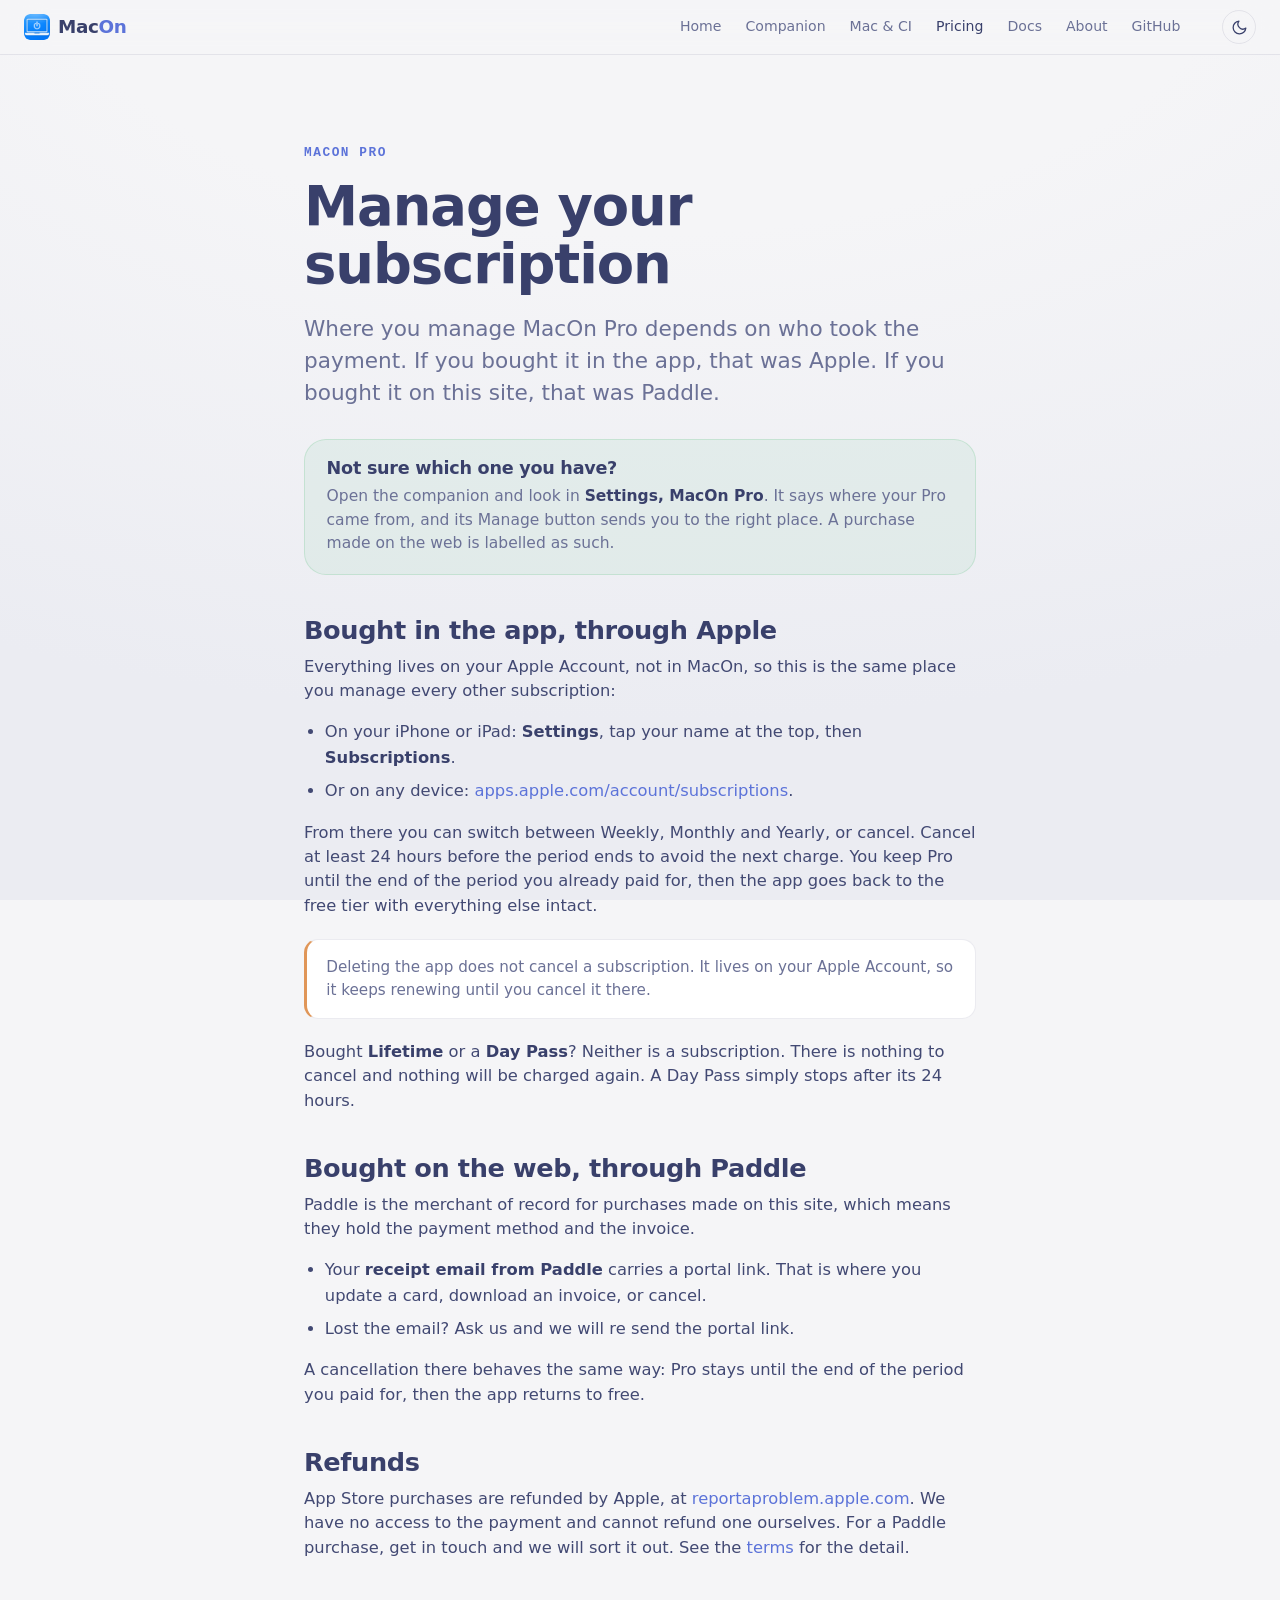
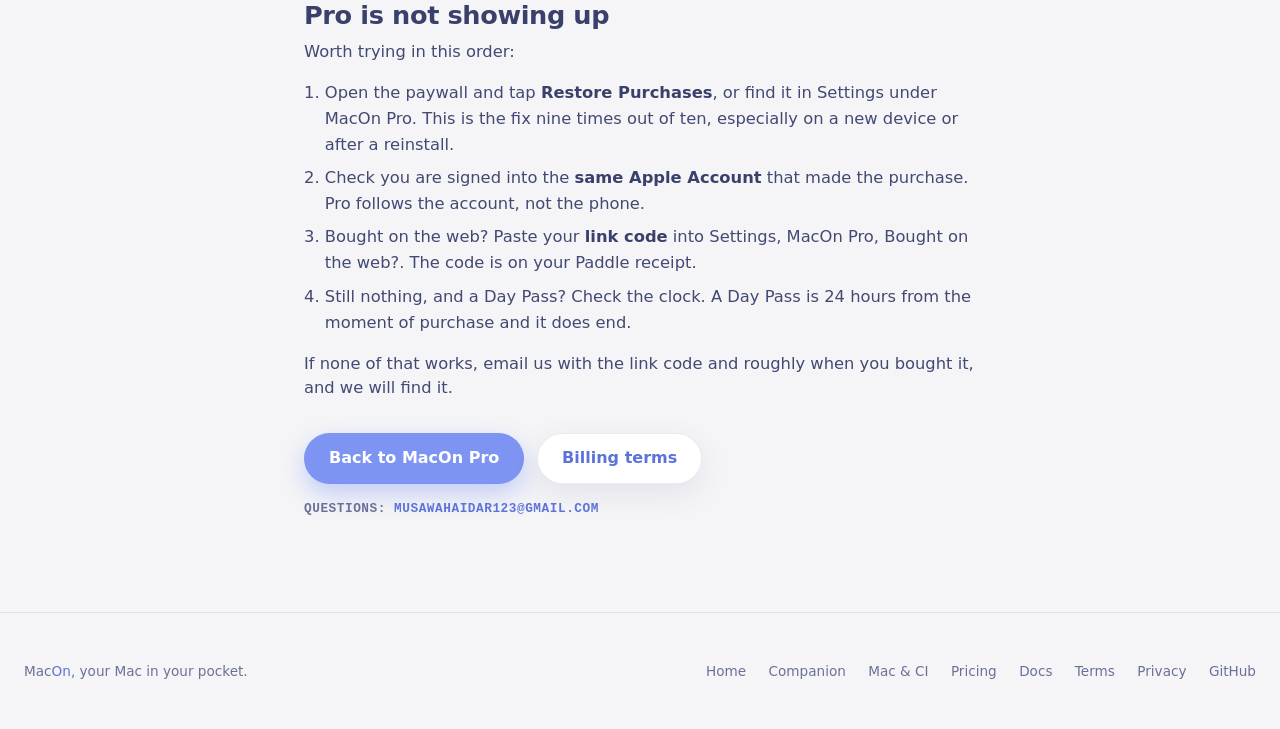
==== pro/manage/index.html @ 53024881 "Add terms, privacy, and the Pro checkout pages The companion links to four URLs that all 404ed, one " ====
<!DOCTYPE html>
<html lang="en" data-theme="light">
<head>
<meta charset="UTF-8">
<meta name="viewport" content="width=device-width, initial-scale=1.0">
<title>MacOn Pro · Manage your subscription</title>
<meta name="description" content="How to see, change or cancel MacOn Pro, whether you bought it in the app through Apple or on the web through Paddle.">
<meta name="theme-color" content="#f5f5f7">
<link rel="canonical" href="https://macon.devopsinstitute.id/pro/manage">
<meta name="robots" content="noindex">
<link rel="icon" type="image/png" href="/macon-icon.png">
<link rel="apple-touch-icon" href="/macon-icon.png">
<script>
  (function () {
    document.documentElement.classList.add('js');
    var theme = 'light';
    try {
      var saved = localStorage.getItem('macon-theme');
      theme = saved || (matchMedia('(prefers-color-scheme: dark)').matches ? 'dark' : 'light');
      document.documentElement.setAttribute('data-theme', theme);
    } catch (e) {}
    var tc = document.querySelector('meta[name="theme-color"]');
    if (tc) tc.setAttribute('content', theme === 'dark' ? '#1c1c24' : '#f5f5f7');
  })();
</script>
<link rel="stylesheet" href="/css/tokens.css">
<link rel="stylesheet" href="/css/base.css">
<link rel="stylesheet" href="/css/nav.css">
<link rel="stylesheet" href="/css/footer.css">
<link rel="stylesheet" href="/css/legal.css">
<script defer src="/js/theme.js"></script>
<script defer src="/js/nav.js"></script>
</head>
<body>

<nav>
  <div class="nav-inner">
    <button class="icon-btn" id="menu-btn" aria-label="Menu" aria-expanded="false">
      <svg class="bars" viewBox="0 0 24 24" fill="none" stroke="currentColor" stroke-width="1.8" stroke-linecap="round"><path d="M3 6h18M3 12h18M3 18h18"/></svg>
      <svg class="x" viewBox="0 0 24 24" fill="none" stroke="currentColor" stroke-width="1.8" stroke-linecap="round"><path d="M6 6l12 12M18 6L6 18"/></svg>
    </button>
    <a href="/" class="brand"><img src="/macon-icon.png" alt="" class="brand-logo"><span>Mac<span class="on">On</span></span></a>
    <div class="nav-links">
      <a href="/">Home</a>
      <a href="/companion">Companion</a>
      <a href="/mac">Mac &amp; CI</a>
      <a href="/pricing" class="active">Pricing</a>
      <a href="/docs">Docs</a>
      <a href="/about">About</a>
      <a href="https://github.com/alimusawa313/MaconKit">GitHub</a>
    </div>
    <div class="nav-tools">
      <button class="icon-btn" id="theme-toggle" aria-label="Toggle dark mode">
        <svg class="moon" viewBox="0 0 24 24" fill="none" stroke="currentColor" stroke-width="1.8" stroke-linecap="round" stroke-linejoin="round"><path d="M21 12.79A9 9 0 1 1 11.21 3 7 7 0 0 0 21 12.79z"/></svg>
        <svg class="sun" viewBox="0 0 24 24" fill="none" stroke="currentColor" stroke-width="1.8" stroke-linecap="round" stroke-linejoin="round"><circle cx="12" cy="12" r="4.5"/><path d="M12 1v2M12 21v2M4.2 4.2l1.4 1.4M18.4 18.4l1.4 1.4M1 12h2M21 12h2M4.2 19.8l1.4-1.4M18.4 5.6l1.4-1.4"/></svg>
      </button>
    </div>
  </div>
</nav>

<main>
  <p class="eyebrow">MacOn Pro</p>
  <h1>Manage your subscription</h1>
  <p class="lead">Where you manage MacOn Pro depends on who took the payment. If you bought it in the app, that was Apple. If you bought it on this site, that was Paddle.</p>

  <div class="summary">
    <h2>Not sure which one you have?</h2>
    <p>Open the companion and look in <strong>Settings, MacOn Pro</strong>. It says where your Pro came from, and its Manage button sends you to the right place. A purchase made on the web is labelled as such.</p>
  </div>

  <h2>Bought in the app, through Apple</h2>
  <p>Everything lives on your Apple Account, not in MacOn, so this is the same place you manage every other subscription:</p>
  <ul>
    <li>On your iPhone or iPad: <strong>Settings</strong>, tap your name at the top, then <strong>Subscriptions</strong>.</li>
    <li>Or on any device: <a href="https://apps.apple.com/account/subscriptions">apps.apple.com/account/subscriptions</a>.</li>
  </ul>
  <p>From there you can switch between Weekly, Monthly and Yearly, or cancel. Cancel at least 24 hours before the period ends to avoid the next charge. You keep Pro until the end of the period you already paid for, then the app goes back to the free tier with everything else intact.</p>
  <div class="aside warn">
    <p>Deleting the app does not cancel a subscription. It lives on your Apple Account, so it keeps renewing until you cancel it there.</p>
  </div>
  <p>Bought <strong>Lifetime</strong> or a <strong>Day Pass</strong>? Neither is a subscription. There is nothing to cancel and nothing will be charged again. A Day Pass simply stops after its 24 hours.</p>

  <h2>Bought on the web, through Paddle</h2>
  <p>Paddle is the merchant of record for purchases made on this site, which means they hold the payment method and the invoice.</p>
  <ul>
    <li>Your <strong>receipt email from Paddle</strong> carries a portal link. That is where you update a card, download an invoice, or cancel.</li>
    <li>Lost the email? Ask us and we will re send the portal link.</li>
  </ul>
  <p>A cancellation there behaves the same way: Pro stays until the end of the period you paid for, then the app returns to free.</p>

  <h2>Refunds</h2>
  <p>App Store purchases are refunded by Apple, at <a href="https://reportaproblem.apple.com">reportaproblem.apple.com</a>. We have no access to the payment and cannot refund one ourselves. For a Paddle purchase, get in touch and we will sort it out. See the <a href="/terms#refunds">terms</a> for the detail.</p>

  <h2>Pro is not showing up</h2>
  <p>Worth trying in this order:</p>
  <ol>
    <li>Open the paywall and tap <strong>Restore Purchases</strong>, or find it in Settings under MacOn Pro. This is the fix nine times out of ten, especially on a new device or after a reinstall.</li>
    <li>Check you are signed into the <strong>same Apple Account</strong> that made the purchase. Pro follows the account, not the phone.</li>
    <li>Bought on the web? Paste your <strong>link code</strong> into Settings, MacOn Pro, Bought on the web?. The code is on your Paddle receipt.</li>
    <li>Still nothing, and a Day Pass? Check the clock. A Day Pass is 24 hours from the moment of purchase and it does end.</li>
  </ol>
  <p>If none of that works, email us with the link code and roughly when you bought it, and we will find it.</p>

  <div class="ctas">
    <a href="/pro" class="btn btn-primary">Back to MacOn Pro</a>
    <a href="/terms#billing" class="btn btn-ghost">Billing terms</a>
  </div>

  <p class="updated">
    Questions: <a href="mailto:musawahaidar123@gmail.com">musawahaidar123@gmail.com</a>
  </p>
</main>

<footer>
  <div class="footer-inner">
    <div>Mac<span style="color:var(--accent-deep)">On</span>, your Mac in your pocket.</div>
    <div class="footer-links">
      <a href="/">Home</a>
      <a href="/companion">Companion</a>
      <a href="/mac">Mac &amp; CI</a>
      <a href="/pricing">Pricing</a>
      <a href="/docs">Docs</a>
      <a href="/terms">Terms</a>
      <a href="/privacy">Privacy</a>
      <a href="https://github.com/alimusawa313/MaconKit">GitHub</a>
    </div>
  </div>
</footer>

</body>
</html>
---- css/tokens.css ----
/* tokens.css, the design tokens for the whole site (light + dark).
   Single source of truth for the clay "world" look, lifted from the apps'
   pastel WorldPalette (WorldStyle.swift): paper backdrop, ink text, and the
   clay slots (primary / soft / warm / good / bad). Retheme the entire site, 
   including the Three.js hero, by editing this file only. */

:root {
  /* Type */
  --sans: -apple-system, BlinkMacSystemFont, "SF Pro Text", "Segoe UI", system-ui, sans-serif;
  --round: ui-rounded, "SF Pro Rounded", var(--sans);
  --mono: ui-monospace, "SF Mono", SFMono-Regular, Menlo, Monaco, monospace;

  /* Paper + ink (app: paperLight / inkLight) */
  --bg: #f5f5f7;
  --bg-2: #ebecf2;
  --text: #39406b;
  --text-2: #6b7196;

  /* Clay slots, exact app pastel palette */
  --accent: #7d94f2;         /* primary   */
  --accent-deep: #5c73d9;    /* primaryDeep, links, hover, small text */
  --accent-hover: #6a82e8;
  --soft: #e3e6f7;
  --soft-shade: #bdc2e5;
  --warm: #f5b777;
  --warm-deep: #e09658;
  --good: #85cca0;
  --good-deep: #63ae82;
  --bad: #ed8d9d;
  --bad-deep: #d66b7d;
  --slate: #4d5480;
  --cloud: #f2f2fc;
  --on-accent: #ffffff;

  /* Surfaces */
  --card: #ffffff;
  --border: rgba(57, 64, 107, 0.10);
  --card-shadow: 0 10px 30px rgba(60, 70, 130, 0.10);
  --clay-shadow: 0 16px 38px rgba(60, 70, 130, 0.18);
  --nav-bg: rgba(245, 245, 247, 0.72);
  --code-bg: #21243a;
  --code-text: #eef0fb;
  --side-active: rgba(125, 148, 242, 0.14);
  --radius: 22px;
  --radius-sm: 14px;

  /* Three.js world, read by js/world/clay.js at runtime */
  --world-paper: #f5f5f7;
  --world-ambient: 1;          /* ambient multiplier */
  --world-shadow-opacity: 0.3; /* the fake shadow puddle */
}

[data-theme="dark"] {
  /* Paper + ink (app: paperDark / inkDark) */
  --bg: #1c1c24;
  --bg-2: #0d0d12;
  --text: #ececf2;
  --text-2: #9ba0c0;

  --accent: #8a9df5;
  --accent-deep: #7d94f2;
  --accent-hover: #9dabff;
  --soft: #2a2c3d;
  --soft-shade: #3d4059;
  --on-accent: #10121c;

  --card: #24242f;
  --border: rgba(255, 255, 255, 0.12);
  --card-shadow: 0 12px 32px rgba(0, 0, 0, 0.45);
  --clay-shadow: 0 16px 40px rgba(0, 0, 0, 0.55);
  --nav-bg: rgba(20, 20, 27, 0.72);
  --code-bg: #14151f;
  --side-active: rgba(138, 155, 255, 0.18);

  --world-paper: #1c1c24;
  --world-ambient: 0.82;
  --world-shadow-opacity: 0.5;
}
---- css/base.css ----
/* base.css, reset, typography, buttons, layout scaffolding, motion utilities.
   Tokens live in tokens.css; this file only consumes them. */

* { box-sizing: border-box; margin: 0; padding: 0; min-width: 0; }

html {
  scroll-behavior: smooth;
  -webkit-text-size-adjust: 100%;
  overflow-x: clip;
  width: 100%;
  overscroll-behavior: none;
}

body {
  font-family: var(--sans);
  /* A gentle radial "studio" wash, like the app backdrops. */
  background:
    radial-gradient(120% 90% at 50% -10%, var(--bg) 40%, var(--bg-2) 100%) fixed,
    var(--bg);
  color: var(--text);
  line-height: 1.5;
  -webkit-font-smoothing: antialiased;
  transition: background .4s ease, color .4s ease;
  overflow-x: clip;
  width: 100%;
  max-width: 100%;
}

a { color: var(--accent-deep); text-decoration: none; }
a:hover { text-decoration: underline; }
img { max-width: 100%; }

:not(pre) > code {
  font-family: var(--mono); font-size: .86em;
  background: color-mix(in srgb, var(--accent) 12%, transparent);
  color: color-mix(in srgb, var(--accent-deep) 76%, var(--text));
  padding: .12em .45em; border-radius: 7px;
  border: 1px solid color-mix(in srgb, var(--accent) 20%, transparent);
}

section { padding: clamp(4rem, 10vw, 7.5rem) 1.5rem; position: relative; }
.wrap { max-width: 1120px; margin: 0 auto; width: 100%; }
.center { text-align: center; }
.alt { background: color-mix(in srgb, var(--accent) 5%, var(--bg-2)); }
.muted { color: var(--text-2); }

h1, h2, h3, h4 {
  font-family: var(--round);
  letter-spacing: -0.02em; line-height: 1.05; text-wrap: balance; font-weight: 800;
}

.eyebrow {
  font-family: var(--mono); font-size: .8rem; font-weight: 600;
  letter-spacing: .12em; text-transform: uppercase;
  color: var(--accent-deep); margin-bottom: 1rem;
}

.section-head { max-width: 680px; margin: 0 auto clamp(2.5rem, 5vw, 4rem); }
.section-head h2 { font-size: clamp(2.1rem, 5vw, 3.3rem); }
.section-head p { font-size: clamp(1.05rem, 2vw, 1.3rem); color: var(--text-2); margin-top: 1rem; }

/* Buttons, puffy clay pills */
.btn {
  display: inline-flex; align-items: center; gap: .5rem;
  font-family: var(--round);
  font-size: 1rem; font-weight: 700; padding: .78rem 1.5rem;
  border-radius: 980px; border: 1px solid transparent; cursor: pointer;
  transition: background .2s, border-color .2s, transform .15s, box-shadow .25s;
}
.btn:hover { text-decoration: none; transform: translateY(-2px); }
.btn:active { transform: scale(0.96); }
.btn-primary {
  background: var(--accent); color: var(--on-accent);
  box-shadow: 0 10px 24px color-mix(in srgb, var(--accent) 42%, transparent);
}
.btn-primary:hover { background: var(--accent-hover); box-shadow: 0 14px 30px color-mix(in srgb, var(--accent) 52%, transparent); }
.btn-ghost { background: var(--card); color: var(--accent-deep); border-color: var(--border); box-shadow: var(--card-shadow); }
.btn-ghost:hover { border-color: color-mix(in srgb, var(--accent) 50%, var(--border)); }

/* Clay chips, small pill facts (feature belts, hero notes) */
.chips { display: flex; flex-wrap: wrap; gap: .6rem; justify-content: center; }
.chip {
  display: inline-flex; align-items: center; gap: .45rem;
  font: 600 .85rem var(--round); color: var(--text);
  background: var(--card); border: 1px solid var(--border);
  border-radius: 980px; padding: .48rem 1rem;
  box-shadow: var(--card-shadow);
  transition: transform .25s cubic-bezier(.2, .7, .2, 1), box-shadow .25s;
}
.chip:hover { transform: translateY(-3px) rotate(-1deg); box-shadow: var(--clay-shadow); }
.chip .dot { width: 9px; height: 9px; border-radius: 50%; background: var(--accent); flex: none; }
.chip .dot.d-warm { background: var(--warm); }
.chip .dot.d-good { background: var(--good); }
.chip .dot.d-rose { background: var(--bad); }

/* Circular theme reveal (View Transitions API), JS animates the clip-path */
::view-transition-old(root), ::view-transition-new(root) { animation: none; mix-blend-mode: normal; }
::view-transition-old(root) { z-index: 1; }
::view-transition-new(root) { z-index: 9999; }
#theme-toggle { view-transition-name: macon-theme-toggle; }
::view-transition-group(macon-theme-toggle) { z-index: 10000; }
::view-transition-old(macon-theme-toggle) { animation: tt-out .5s cubic-bezier(.4, 0, .2, 1) both; }
::view-transition-new(macon-theme-toggle) { animation: tt-in  .5s cubic-bezier(.4, 0, .2, 1) both; }
@keyframes tt-out { to   { transform: rotate(-170deg) scale(.4); opacity: 0; } }
@keyframes tt-in  { from { transform: rotate(170deg)  scale(.4); opacity: 0; } to { transform: none; opacity: 1; } }

/* Scroll reveal, elements get .reveal from js/reveal.js, .in when visible */
.js .reveal { opacity: 0; transform: translateY(28px); transition: opacity .7s cubic-bezier(.2, .7, .2, 1), transform .7s cubic-bezier(.2, .7, .2, 1); will-change: opacity, transform; }
.js .reveal.in { opacity: 1; transform: none; }
@keyframes fadeUp { from { opacity: 0; transform: translateY(28px); } to { opacity: 1; transform: none; } }
.js .hero-anim { opacity: 0; animation: fadeUp .9s cubic-bezier(.2, .7, .2, 1) forwards; }

@media (prefers-reduced-motion: reduce) {
  html { scroll-behavior: auto; }
  *, *::before, *::after { transition: none !important; animation: none !important; }
  .js .reveal, .js .hero-anim { opacity: 1 !important; transform: none !important; }
}
---- css/nav.css ----
/* nav.css, sticky top navigation + mobile hamburger dropdown (shared) */

nav {
  position: sticky; top: 0; z-index: 100;
  background: var(--nav-bg);
  backdrop-filter: saturate(180%) blur(20px);
  -webkit-backdrop-filter: saturate(180%) blur(20px);
  border-bottom: 1px solid var(--border);
  transition: box-shadow .3s ease, background .3s ease;
}
nav.scrolled { box-shadow: 0 6px 24px rgba(0, 0, 0, 0.08); }
[data-theme="dark"] nav.scrolled { box-shadow: 0 6px 24px rgba(0, 0, 0, 0.5); }

.nav-inner {
  max-width: 1280px; margin: 0 auto; height: 54px;
  display: flex; align-items: center; gap: 1.5rem; padding: 0 1.5rem;
}

.brand { display: flex; align-items: center; gap: .5rem; font-family: var(--round); font-weight: 700; font-size: 1.15rem; letter-spacing: -0.02em; color: var(--text); }
.brand:hover { text-decoration: none; }
.brand .on { color: var(--accent-deep); }
.brand-logo { width: 26px; height: 26px; border-radius: 6px; display: block; transition: transform .3s cubic-bezier(.2, .7, .2, 1); }
.brand:hover .brand-logo { transform: rotate(-8deg) scale(1.06); }

.nav-links { display: flex; gap: 1.5rem; margin-left: auto; }
.nav-links a { color: var(--text-2); font-size: .88rem; }
.nav-links a:hover { color: var(--text); text-decoration: none; }
.nav-links a.active { color: var(--text); font-weight: 500; }

.nav-tools { display: flex; align-items: center; gap: .5rem; margin-left: 1.1rem; }

.icon-btn {
  display: inline-flex; align-items: center; justify-content: center;
  width: 34px; height: 34px; border-radius: 50%;
  background: transparent; border: 1px solid var(--border); color: var(--text);
  cursor: pointer; transition: background .2s;
}
.icon-btn:hover { background: var(--bg-2); }
.icon-btn:focus { outline: none; }
.icon-btn svg { width: 17px; height: 17px; }

/* Keyboard focus only (not pointer): visible ring for accessibility */
a:focus-visible, button:focus-visible, summary:focus-visible { outline: 2px solid var(--accent); outline-offset: 3px; border-radius: 6px; }
.icon-btn:focus-visible { outline: 2px solid var(--accent); outline-offset: 2px; }

#theme-toggle svg { transition: transform .4s cubic-bezier(.2, .7, .2, 1); }
#theme-toggle:hover svg { transform: rotate(25deg); }
[data-theme="light"] .moon { display: block; } [data-theme="light"] .sun { display: none; }
[data-theme="dark"] .moon { display: none; }  [data-theme="dark"] .sun { display: block; }

/* Hamburger, hidden on desktop; morphs ☰ ⇄ ✕ */
#menu-btn { display: none; position: relative; }
#menu-btn svg {
  position: absolute; top: 50%; left: 50%; width: 17px; height: 17px;
  transform: translate(-50%, -50%) rotate(0deg);
  transition: opacity .28s ease, transform .3s cubic-bezier(.2, .7, .2, 1);
}
#menu-btn .x { opacity: 0; transform: translate(-50%, -50%) rotate(-90deg); }
#menu-btn.open .bars { opacity: 0; transform: translate(-50%, -50%) rotate(90deg); }
#menu-btn.open .x { opacity: 1; transform: translate(-50%, -50%) rotate(0deg); }

/* Mobile dropdown for the top nav links */
@media (max-width: 680px) {
  #menu-btn { display: inline-flex; }
  .nav-tools { margin-left: auto; }
  .nav-links {
    position: fixed; top: 54px; left: 0; right: 0; flex-direction: column; gap: 0;
    /* Nearly opaque: backdrop blur isn't guaranteed on every device, and the
       hero renders right underneath, text must not bleed through. */
    background: color-mix(in srgb, var(--bg) 97%, transparent);
    backdrop-filter: saturate(180%) blur(20px);
    -webkit-backdrop-filter: saturate(180%) blur(20px);
    border-bottom: 1px solid var(--border);
    padding: .4rem 1.3rem 1rem; margin-left: 0;
    opacity: 0; visibility: hidden; transform: translateY(-100%);
    transition: transform .32s cubic-bezier(.2, .7, .2, 1), opacity .32s ease, visibility 0s linear .32s;
    box-shadow: 0 14px 34px rgba(0, 0, 0, 0.14);
  }
  .nav-links.open {
    opacity: 1; visibility: visible; transform: translateY(0);
    transition: transform .32s cubic-bezier(.2, .7, .2, 1), opacity .32s ease, visibility 0s;
  }
  .nav-links a { padding: .85rem .2rem; font-size: 1.05rem; color: var(--text); border-bottom: 1px solid var(--border); }
  .nav-links a:last-child { border-bottom: none; }
}
---- css/footer.css ----
/* footer.css, shared site footer */

footer {
  border-top: 1px solid var(--border);
  padding: 3rem 1.5rem calc(3rem + env(safe-area-inset-bottom, 0px));
  color: var(--text-2); font-size: .85rem;
}
.footer-inner {
  max-width: 1280px; margin: 0 auto;
  display: flex; justify-content: space-between; gap: 1rem; flex-wrap: wrap;
}
footer a { color: var(--text-2); }
footer a:hover { color: var(--text); }
.footer-links { display: flex; gap: 1.4rem; flex-wrap: wrap; }

@media (max-width: 620px) { .footer-inner { flex-direction: column; } }
---- css/legal.css ----
/* legal.css, the Terms / Privacy / Pro article pages.
   Same 720px column as about.css and pricing.css so every article page starts
   and ends in the same place. Nothing here declares a colour of its own; it all
   comes from tokens.css. */

main { max-width: 720px; margin: 0 auto; padding: clamp(3rem, 8vw, 5.5rem) 1.5rem 5rem; }
main h1 { font-size: clamp(2.2rem, 6vw, 3.4rem); line-height: 1.06; }
main h2 {
  font-size: clamp(1.25rem, 3vw, 1.6rem); letter-spacing: -0.015em;
  margin: 2.6rem 0 .7rem; scroll-margin-top: 4.5rem;
}
main h3 { font-size: 1.06rem; margin: 1.5rem 0 .4rem; }
main p, main li { color: color-mix(in srgb, var(--text) 82%, var(--text-2)); font-size: 1.02rem; }
main p { margin: 0 0 .95rem; }
main p strong, main li strong { color: var(--text); font-weight: 600; }
main ul, main ol { margin: 0 0 1rem; padding-left: 1.3rem; }
main li { margin-bottom: .45rem; line-height: 1.6; }

.lead { font-size: clamp(1.1rem, 2.2vw, 1.35rem); color: var(--text-2); margin-top: 1.2rem; max-width: 54ch; }
.rule { height: 1px; background: var(--border); border: 0; margin: 2.8rem 0; }
.ctas { display: flex; gap: .8rem; flex-wrap: wrap; margin-top: 2rem; }

/* "Last updated", under the lead. */
.updated { font: 600 .8rem var(--mono); letter-spacing: .04em; text-transform: uppercase; color: var(--text-2); margin-top: 1.1rem; }

/* The plain-language box at the top. Every legal page opens with one, because
   nobody reads clause 12 and the honest summary is the part that matters. */
.summary {
  margin: 1.8rem 0 .4rem; padding: 1.2rem 1.35rem;
  background: color-mix(in srgb, var(--good) 12%, transparent);
  border: 1px solid color-mix(in srgb, var(--good) 32%, transparent);
  border-radius: var(--radius);
}
.summary h2 { margin: 0 0 .5rem; font-size: 1.1rem; }
.summary p { margin: 0 0 .6rem; color: var(--text-2); font-size: .97rem; }
.summary p:last-child { margin-bottom: 0; }

/* A quieter variant for asides mid-document. */
.aside {
  margin: 1.3rem 0; padding: 1rem 1.2rem;
  background: var(--card); border: 1px solid var(--border);
  border-left: 3px solid color-mix(in srgb, var(--accent) 60%, transparent);
  border-radius: var(--radius-sm);
}
.aside p { margin: 0; color: var(--text-2); font-size: .95rem; }
.aside p + p { margin-top: .6rem; }

/* Warm variant, for the bits with real consequences. */
.aside.warn { border-left-color: var(--warm-deep); }

/* Contents, one column of links to the h2s. */
.toc {
  margin: 1.6rem 0 0; padding: 1.1rem 1.3rem;
  background: var(--card); border: 1px solid var(--border);
  border-radius: var(--radius); box-shadow: var(--card-shadow);
}
.toc h2 { margin: 0 0 .6rem; font: 600 .78rem var(--mono); letter-spacing: .06em; text-transform: uppercase; color: var(--text-2); }
.toc ol { margin: 0; padding-left: 1.15rem; columns: 2; column-gap: 1.6rem; }
.toc li { margin-bottom: .3rem; font-size: .93rem; }
.toc a { color: var(--accent-deep); }

/* Data tables. Scroll inside themselves rather than widening the page. */
.tablewrap { overflow-x: auto; margin: 1.3rem 0; border: 1px solid var(--border); border-radius: var(--radius); background: var(--card); }
table.data { width: 100%; border-collapse: collapse; min-width: 34rem; }
table.data th, table.data td { padding: .75rem .95rem; text-align: left; border-bottom: 1px solid var(--border); font-size: .92rem; vertical-align: top; }
table.data thead th { font: 600 .74rem var(--mono); letter-spacing: .04em; text-transform: uppercase; color: var(--text-2); }
table.data tbody tr:last-child th, table.data tbody tr:last-child td { border-bottom: 0; }
table.data tbody th { font-weight: 600; color: var(--text); }
table.data td { color: var(--text-2); }
table.data .never { color: var(--good-deep); font-weight: 600; }

/* Definition rows, for the billing facts. */
.facts { margin: 1.2rem 0; display: grid; gap: .55rem; }
.fact {
  display: grid; grid-template-columns: 9.5rem 1fr; gap: .2rem 1rem;
  padding: .8rem 1rem; background: var(--card);
  border: 1px solid var(--border); border-radius: var(--radius-sm);
}
.fact dt { font: 600 .82rem var(--mono); letter-spacing: .03em; text-transform: uppercase; color: var(--accent-deep); padding-top: .1rem; }
.fact dd { margin: 0; color: var(--text-2); font-size: .95rem; }

@media (max-width: 620px) {
  .toc ol { columns: 1; }
  .fact { grid-template-columns: 1fr; }
  .fact dt { padding-top: 0; }
}

/* The link code on /pro: the RevenueCat customer id the app hands the checkout,
   which is also what a web buyer pastes back into "Bought on the web?".
   Hidden until the URL actually carries one. */
.linkcode { margin: 1.3rem 0; }
.linkcode[hidden] { display: none; }
.linkcode-row {
  display: flex; gap: .6rem; align-items: stretch; flex-wrap: wrap;
  margin-top: .5rem;
}
.linkcode code {
  flex: 1 1 16rem; min-width: 0;
  font-family: var(--mono); font-size: .88rem;
  background: var(--code-bg); color: var(--code-text);
  border: 0; padding: .7rem .9rem; border-radius: var(--radius-sm);
  overflow-x: auto; white-space: nowrap; display: block;
}
.linkcode button { flex: 0 0 auto; }

/* The plan the app asked us to preselect gets the accent ring. */
.plan.chosen, .plan-slim.chosen {
  border-color: color-mix(in srgb, var(--accent) 62%, transparent);
  box-shadow: 0 0 0 3px color-mix(in srgb, var(--accent) 18%, transparent), var(--card-shadow);
}
.plan-slim.chosen { box-shadow: 0 0 0 3px color-mix(in srgb, var(--accent) 18%, transparent); }
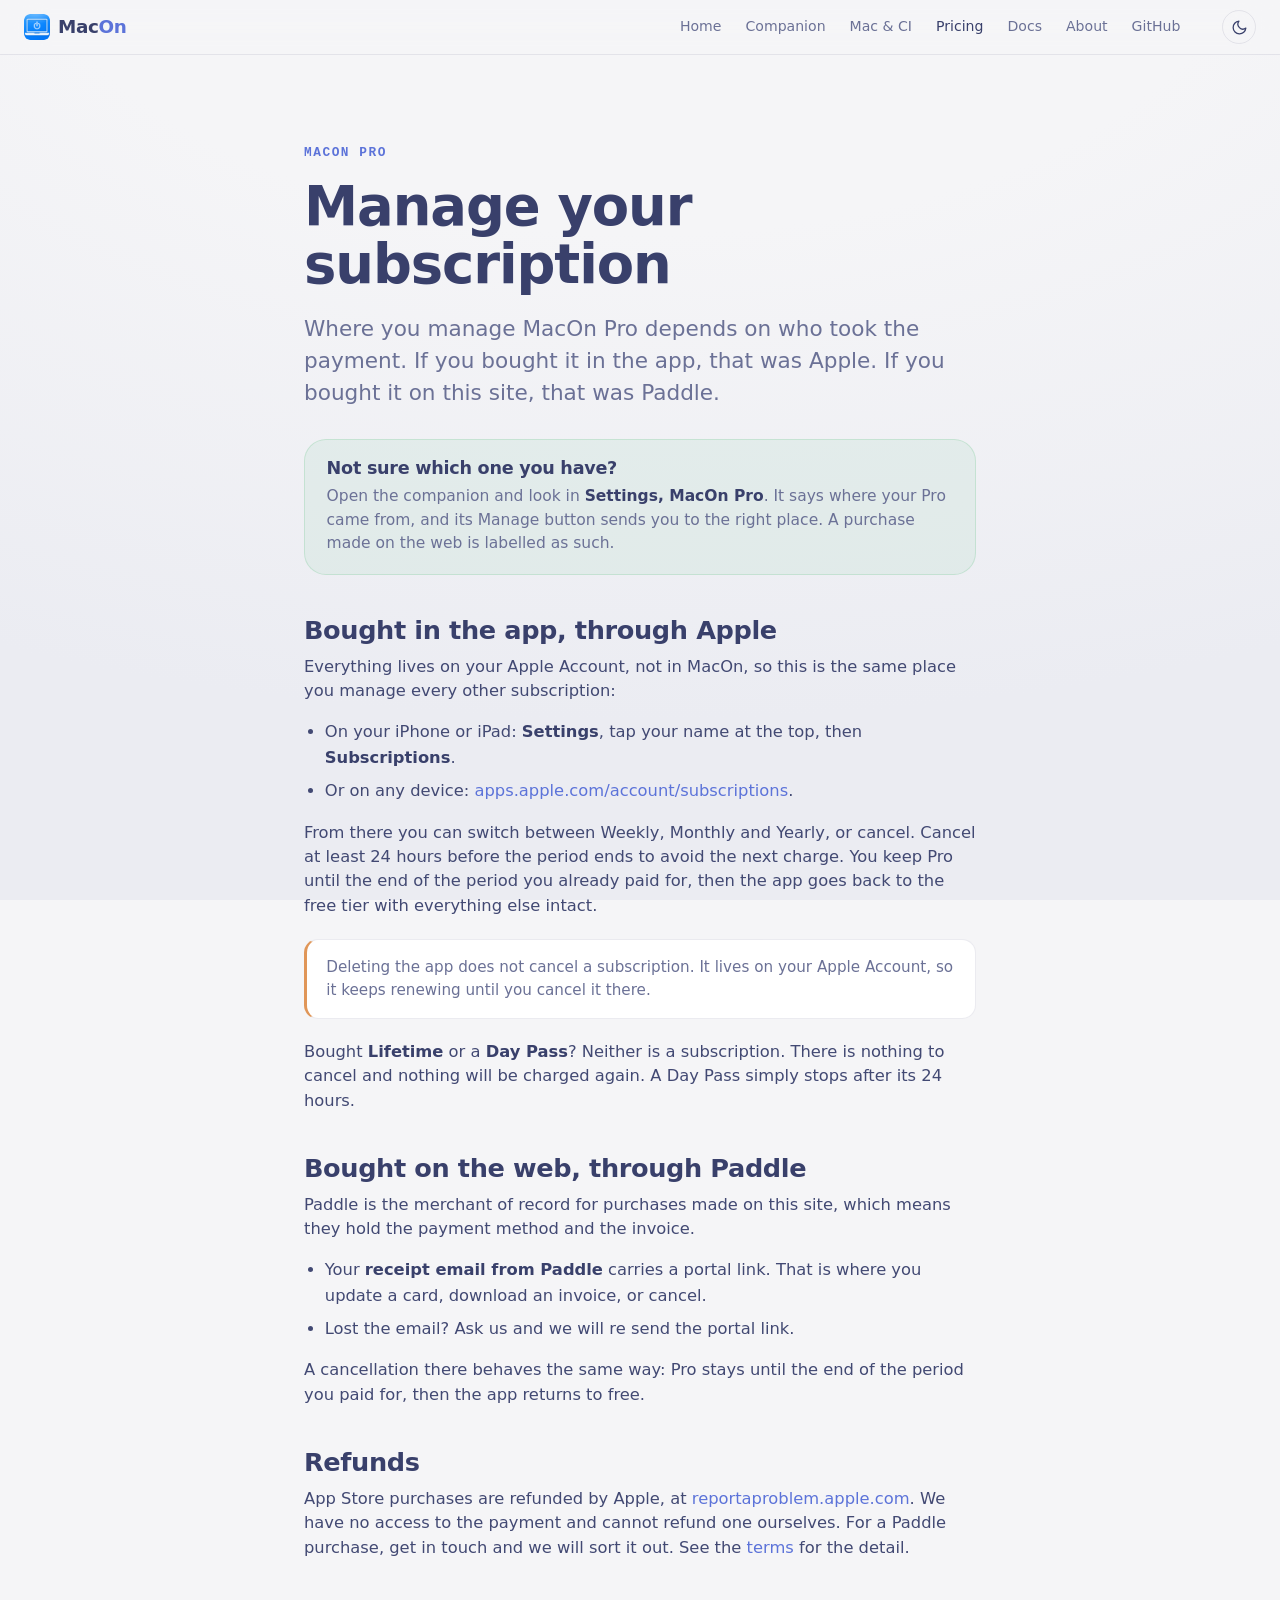
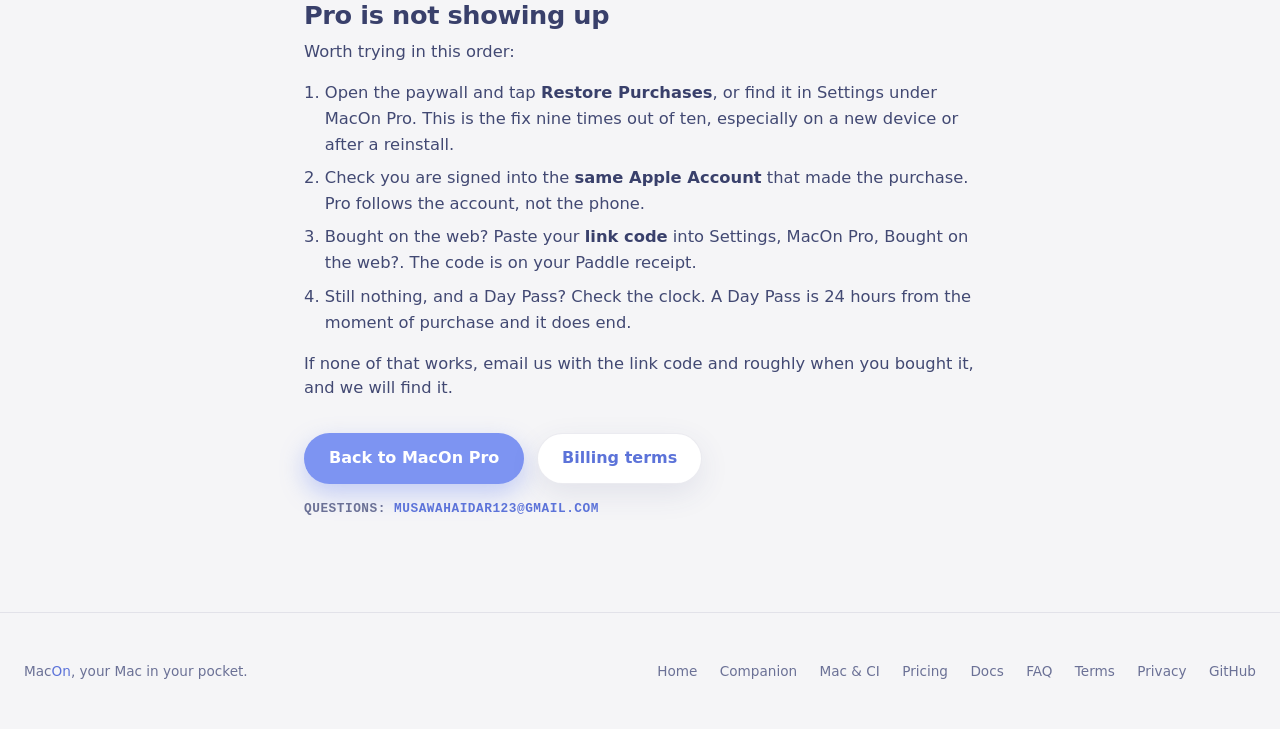
==== commit edd864f8: "Add a question-first FAQ so LLMs have something to quote Goal is getting recommended when someone as" ====
--- a/pro/manage/index.html
+++ b/pro/manage/index.html
@@ -6,10 +6,11 @@
 <title>MacOn Pro · Manage your subscription</title>
 <meta name="description" content="How to see, change or cancel MacOn Pro, whether you bought it in the app through Apple or on the web through Paddle.">
 <meta name="theme-color" content="#f5f5f7">
-<link rel="canonical" href="https://macon.devopsinstitute.id/pro/manage">
+<link rel="canonical" href="https://macon.id/pro/manage">
 <meta name="robots" content="noindex">
-<link rel="icon" type="image/png" href="/macon-icon.png">
-<link rel="apple-touch-icon" href="/macon-icon.png">
+<link rel="icon" href="/favicon.ico" sizes="any">
+<link rel="icon" type="image/png" href="/favicon-192.png" sizes="192x192">
+<link rel="apple-touch-icon" href="/apple-touch-icon.png">
 <script>
   (function () {
     document.documentElement.classList.add('js');
@@ -120,6 +121,7 @@
       <a href="/mac">Mac &amp; CI</a>
       <a href="/pricing">Pricing</a>
       <a href="/docs">Docs</a>
+      <a href="/faq">FAQ</a>
       <a href="/terms">Terms</a>
       <a href="/privacy">Privacy</a>
       <a href="https://github.com/alimusawa313/MaconKit">GitHub</a>
--- a/css/base.css
+++ b/css/base.css
@@ -56,6 +56,7 @@
 }
 
 .section-head { max-width: 680px; margin: 0 auto clamp(2.5rem, 5vw, 4rem); }
+.section-head h1,
 .section-head h2 { font-size: clamp(2.1rem, 5vw, 3.3rem); }
 .section-head p { font-size: clamp(1.05rem, 2vw, 1.3rem); color: var(--text-2); margin-top: 1rem; }
 
